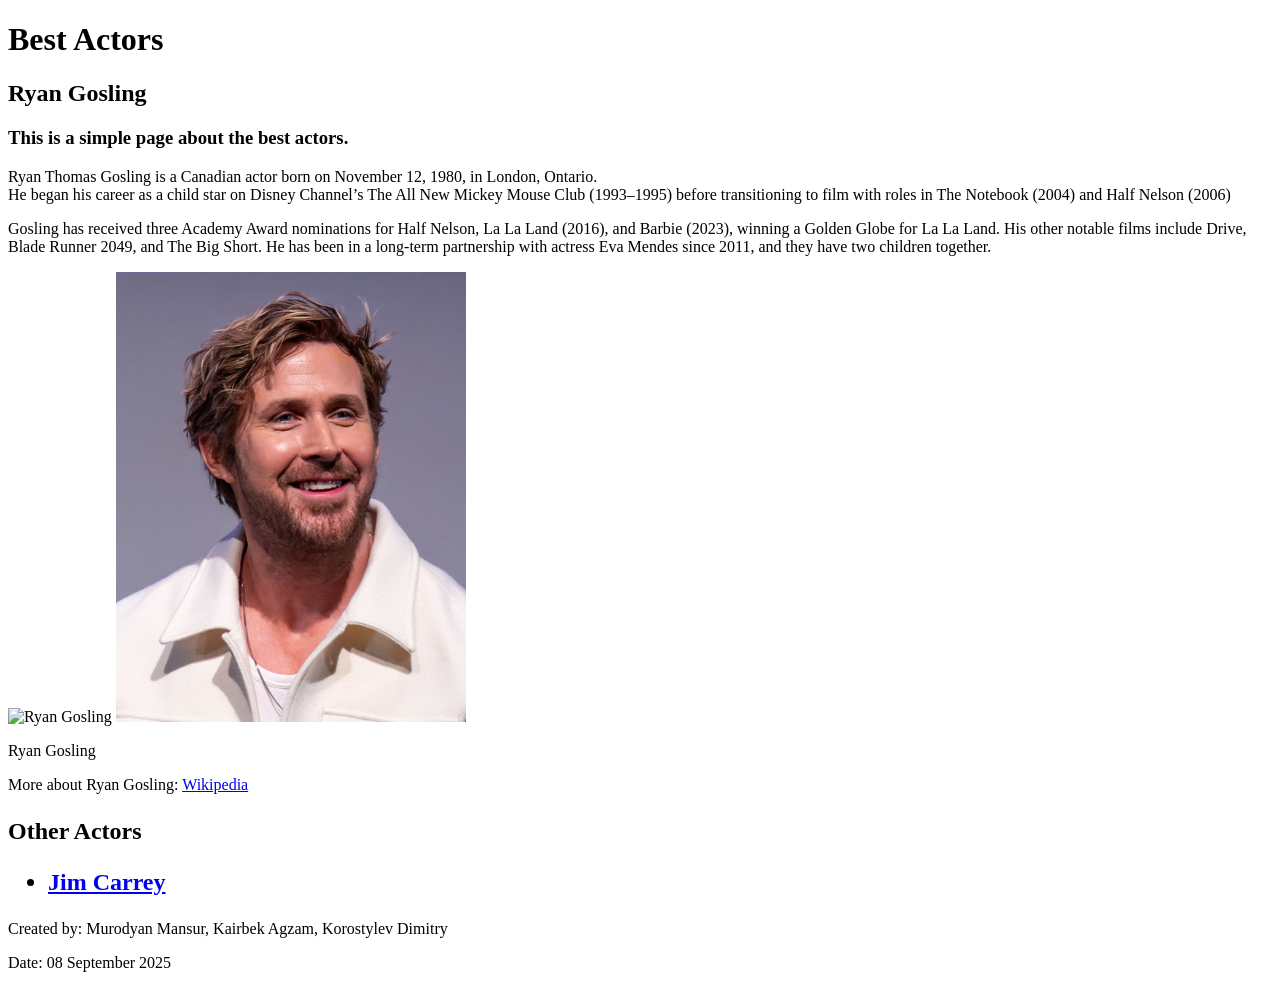
==== index.html @ f99cc054 "updated" ====
<!DOCTYPE html>
<html lang="en">
<head>
    <meta charset="UTF-8">
    <meta name="viewport" content="width=device-width, initial-scale=1.0">
    <title>Best Actors</title>
</head>
<body>  
    <h1>Best Actors</h1>

    <h2> <strong> Ryan Gosling </strong> </h2>
    <h3><p>This is a simple page about the best actors.</p></h3>
    <p> Ryan Thomas Gosling is a Canadian actor born on November 12, 1980, in London, Ontario. <br> He began his career as a child star on Disney Channel’s The All New Mickey Mouse Club (1993–1995) before transitioning to film with roles in The Notebook (2004) and Half Nelson (2006)</p>
    <p> Gosling has received three Academy Award nominations for Half Nelson, La La Land (2016), and Barbie (2023), winning a Golden Globe for La La Land.  His other notable films include Drive, Blade Runner 2049, and The Big Short.  He has been in a long-term partnership with actress Eva Mendes since 2011, and they have two children together.</p>
    <img src="photos\Gosling.png" alt="Ryan Gosling" width="300">
    <img src="photos\Gosling0.jpg" alt="Ryan Gosling" width="350" height="450">
    <p> Ryan Gosling </p>
    <p> More about Ryan Gosling: <a href="https://en.wikipedia.org/wiki/Ryan_Gosling">Wikipedia</a></p>

    <h2> <p> Other Actors </p></h2>
    <h2> <ul> <li><a href="Jim-Carrey.html">Jim Carrey</a></li> </ul></h2>
    
    <footer>
        <p>Created by: Murodyan Mansur, Kairbek Agzam, Korostylev Dimitry</p>
        <p>Date: 08 September 2025</p>
    </footer>
    
</body>
</html>
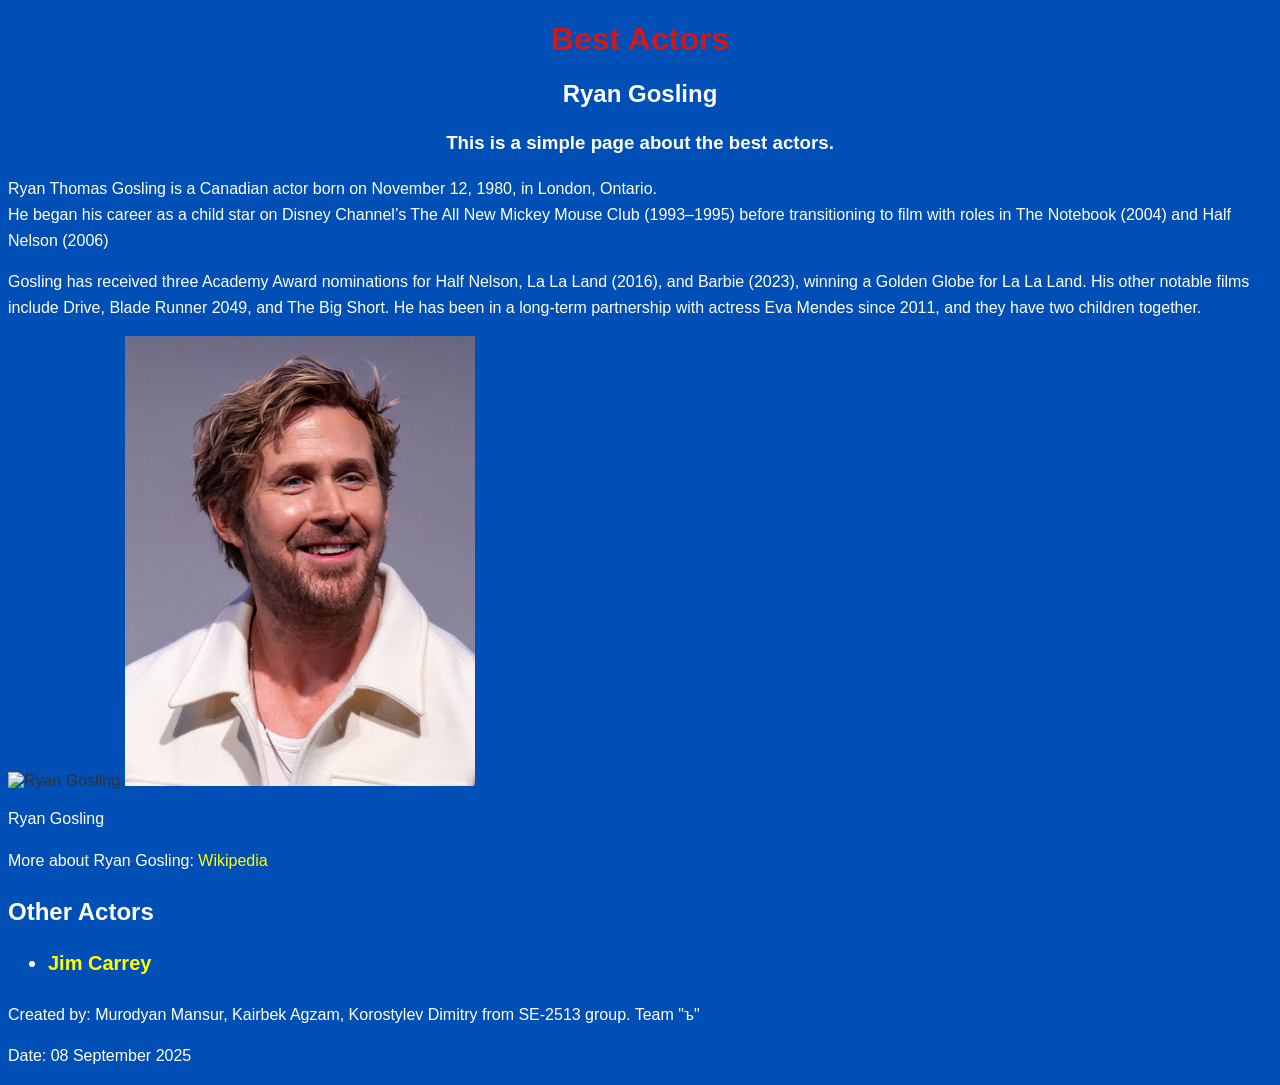
==== commit 43225717: "changed style.css цвета обновил и сделал круче" ====
--- a/index.html
+++ b/index.html
@@ -1,6 +1,7 @@
 <!DOCTYPE html>
 <html lang="en">
 <head>
+    <link rel="stylesheet" href="style.css">
     <meta charset="UTF-8">
     <meta name="viewport" content="width=device-width, initial-scale=1.0">
     <title>Best Actors</title>
@@ -12,16 +13,20 @@
     <h3><p>This is a simple page about the best actors.</p></h3>
     <p> Ryan Thomas Gosling is a Canadian actor born on November 12, 1980, in London, Ontario. <br> He began his career as a child star on Disney Channel’s The All New Mickey Mouse Club (1993–1995) before transitioning to film with roles in The Notebook (2004) and Half Nelson (2006)</p>
     <p> Gosling has received three Academy Award nominations for Half Nelson, La La Land (2016), and Barbie (2023), winning a Golden Globe for La La Land.  His other notable films include Drive, Blade Runner 2049, and The Big Short.  He has been in a long-term partnership with actress Eva Mendes since 2011, and they have two children together.</p>
+    
     <img src="photos\Gosling.png" alt="Ryan Gosling" width="300">
-    <img src="photos\Gosling0.jpg" alt="Ryan Gosling" width="350" height="450">
+    <img src="photos\Gosling0.jpg" alt="Ryan Gosling0" width="350" height="450">
+    
     <p> Ryan Gosling </p>
     <p> More about Ryan Gosling: <a href="https://en.wikipedia.org/wiki/Ryan_Gosling">Wikipedia</a></p>
 
-    <h2> <p> Other Actors </p></h2>
-    <h2> <ul> <li><a href="Jim-Carrey.html">Jim Carrey</a></li> </ul></h2>
+    <h3 class="other-actors"> Other Actors </h3>
+    <h4 class="actors-name"> <ul> <li><a href="Jim-Carrey.html">Jim Carrey</a></li> </ul></h4>
+
+    
     
     <footer>
-        <p>Created by: Murodyan Mansur, Kairbek Agzam, Korostylev Dimitry</p>
+        <p>Created by: Murodyan Mansur, Kairbek Agzam, Korostylev Dimitry from SE-2513 group. Team "ъ"</p>
         <p>Date: 08 September 2025</p>
     </footer>
     
--- a/style.css
+++ b/style.css
@@ -0,0 +1,36 @@
+
+body {
+    font-family: Arial, sans-serif;
+    background-color: #004fb6;
+    color: #333;
+}
+h1 {
+  color: #d11818;
+  text-align: center;
+}
+h2 {
+  color: #ffffff;
+  text-align: center;
+}
+h3 {
+  color: #ffffff;
+  text-align: center;
+}
+p {
+  color: #ffffff;
+  line-height: 1.6;
+}
+a {
+  color: yellow;
+  text-decoration: none;
+}
+.other-actors {
+  color: #ffffff;
+  text-align: left;
+  font-size: 24px;
+}
+.actors-name {
+  color: #ffffff;
+  text-align: left;
+  font-size: 20px;
+}
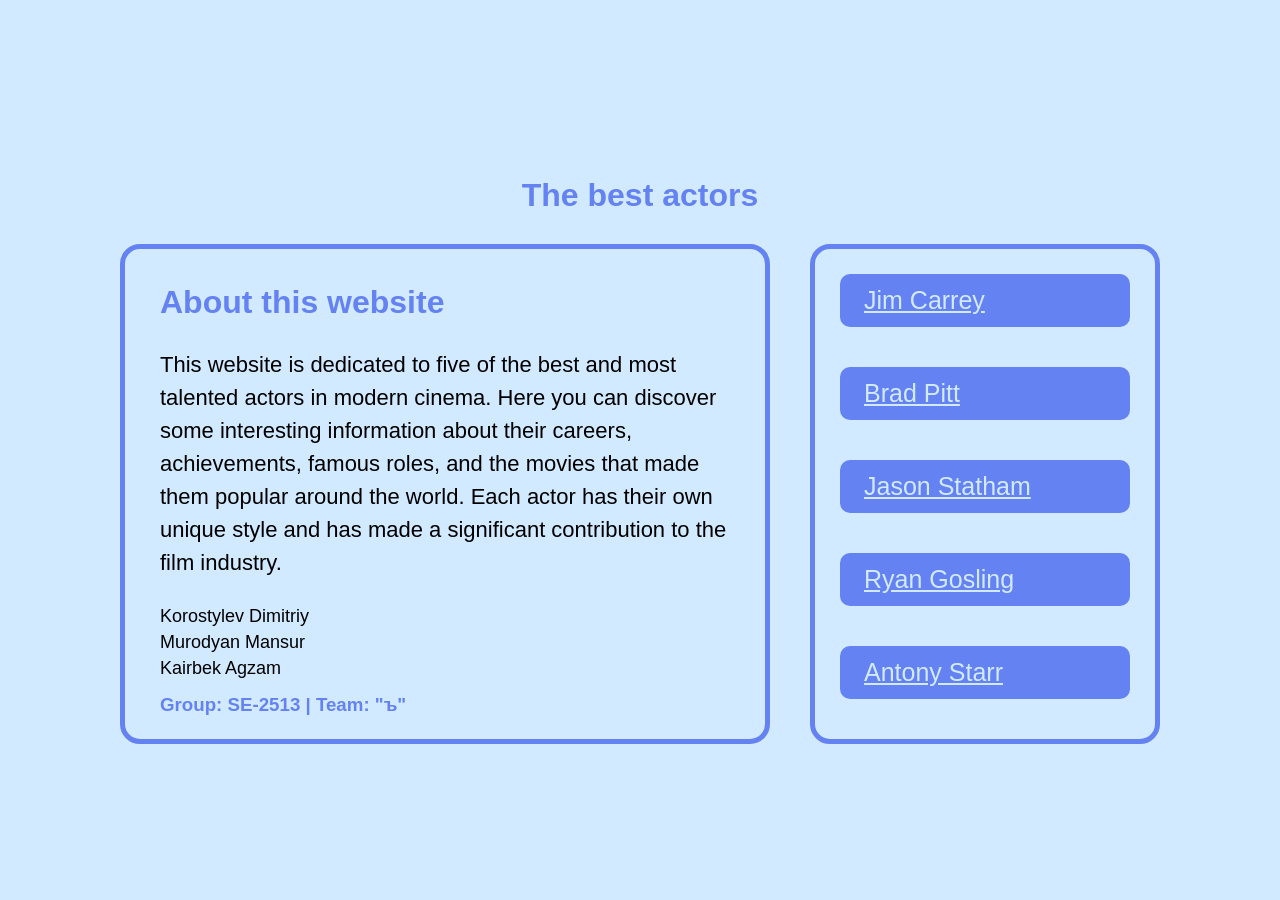
==== commit 4ac5ffa3: "last update table ul" ====
--- a/index.html
+++ b/index.html
@@ -1,34 +1,116 @@
 <!DOCTYPE html>
-<html lang="en">
+<html>
 <head>
-    <link rel="stylesheet" href="style.css">
-    <meta charset="UTF-8">
-    <meta name="viewport" content="width=device-width, initial-scale=1.0">
-    <title>Best Actors</title>
+    <title>GOAT actors</title>
+    <style>
+        body {
+            font-family: "Montserrat", sans-serif;
+            background-color: #D2EAFF;
+            display: flex;
+            align-items: center;
+            justify-content: center;
+            flex-direction: column;
+            height: 100vh;
+            margin: 0;
+        }
+        h1 {
+            color: #6482F2;
+            text-align: center;
+            margin-bottom: 30px;
+        }
+        .banners {
+            display: flex;
+            justify-content: center;
+            align-items: center;
+            gap: 40px;
+        }
+        .banner-left {
+            width: 650px;
+            height: 500px;
+
+            border: 5px solid #6482F2;
+            border-radius: 20px;
+
+            box-sizing: border-box;
+            padding: 35px;
+
+            display: flex;
+            flex-direction: column;
+            justify-content: space-between;
+        }
+        .description h2 {
+            color: #6482F2;
+            font-size: 32px;
+            margin-top: 0;
+        }
+        .description p {
+            font-size: 22px;
+            line-height: 1.5;
+        }
+        .students p {
+            margin: 5px 0;
+            font-size: 18px;
+        }
+        .students h3 {
+            color: #6482F2;
+            margin-bottom: 0;
+            margin-top: 15px;
+        }
+        .banner-right {
+            width: 350px;
+            height: 500px;
+            border: 5px solid #6482F2;
+            border-radius: 20px;
+            gap:40px;
+            padding: 25px;
+            flex-direction: column;
+            display: flex;
+            box-sizing: border-box;
+        }
+        .btn{
+            border: none;
+            border-radius: 10px;
+            padding: 12px 24px;
+            font-size: 25px;
+            cursor: pointer;
+            background: #6482F2;
+            color: #D2EAFF;
+            cursor: pointer;
+        }
+        .btn:active{
+            background: #7c94ed;
+        }
+    </style>
 </head>
-<body>  
-    <h1>Best Actors</h1>
-
-    <h2> <strong> Ryan Gosling </strong> </h2>
-    <h3><p>This is a simple page about the best actors.</p></h3>
-    <p> Ryan Thomas Gosling is a Canadian actor born on November 12, 1980, in London, Ontario. <br> He began his career as a child star on Disney Channel’s The All New Mickey Mouse Club (1993–1995) before transitioning to film with roles in The Notebook (2004) and Half Nelson (2006)</p>
-    <p> Gosling has received three Academy Award nominations for Half Nelson, La La Land (2016), and Barbie (2023), winning a Golden Globe for La La Land.  His other notable films include Drive, Blade Runner 2049, and The Big Short.  He has been in a long-term partnership with actress Eva Mendes since 2011, and they have two children together.</p>
-    
-    <img src="photos\Gosling.png" alt="Ryan Gosling" width="300">
-    <img src="photos\Gosling0.jpg" alt="Ryan Gosling0" width="350" height="450">
-    
-    <p> Ryan Gosling </p>
-    <p> More about Ryan Gosling: <a href="https://en.wikipedia.org/wiki/Ryan_Gosling">Wikipedia</a></p>
-
-    <h3 class="other-actors"> Other Actors </h3>
-    <h4 class="actors-name"> <ul> <li><a href="Jim-Carrey.html">Jim Carrey</a></li> </ul></h4>
-
-    
-    
-    <footer>
-        <p>Created by: Murodyan Mansur, Kairbek Agzam, Korostylev Dimitry from SE-2513 group. Team "ъ"</p>
-        <p>Date: 08 September 2025</p>
-    </footer>
-    
+<body>
+    <h1>The best actors</h1>
+    <div class="banners">
+        <div class="banner-left">
+            <div class="description">
+        <h2>About this website</h2>
+        <p>
+            This website is dedicated to five of the best and most talented
+            actors in modern cinema. Here you can discover some interesting
+            information about their careers, achievements, famous roles,
+            and the movies that made them popular around the world.
+            Each actor has their own unique style and has made a significant
+            contribution to the film industry.
+        </p>
+    </div>
+    <div class="students">
+        <p>Korostylev Dimitriy</p>
+        <p>Murodyan Mansur</p>
+        <p>Kairbek Agzam</p>
+        <h3>Group: SE-2513 | Team: "ъ"</h3>
+    </div>
+        </div>
+        <div class="banner-right">
+            <a href="Jim-Carrey.html" class="btn">Jim Carrey</a>
+            <a href="pitt.html" class="btn">Brad Pitt</a>
+            <a href="statham.html" class="btn">Jason Statham</a>
+            <a href="Ryan-Gosling.html" class="btn">Ryan Gosling</a>
+            <a href="antony_starr.html" class="btn">Antony Starr</a>
+        </div>
+    </div>
 </body>
-</html>+</html>
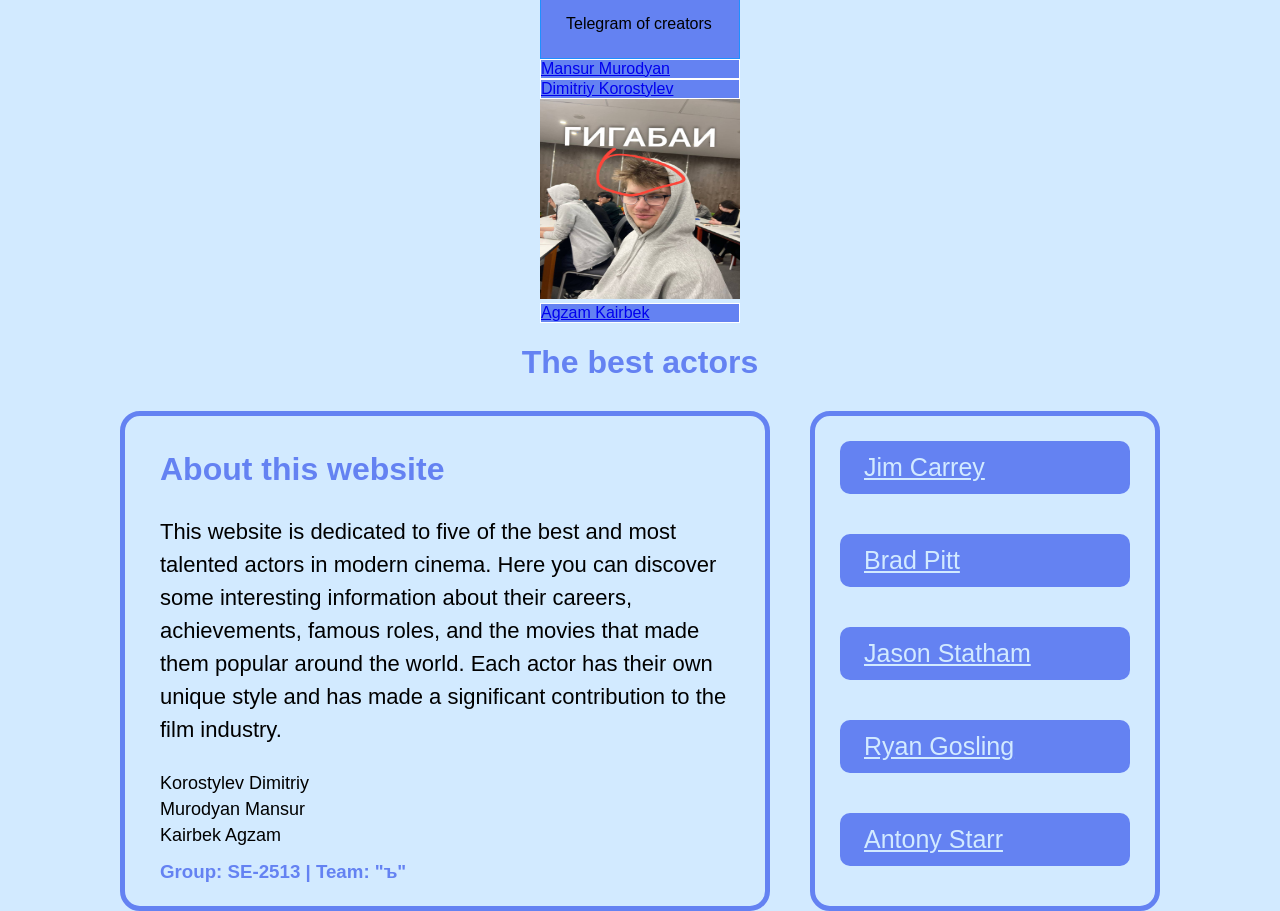
==== commit 9bf4c72e: "upd asgn2" ====
--- a/index.html
+++ b/index.html
@@ -2,6 +2,13 @@
 <html>
 <head>
     <title>GOAT actors</title>
+    <nav>
+        <div class="flex-container"> Telegram of creators </div>
+            <div class="card"> <a href="t.me/lol33229">Mansur Murodyan</a> </div>
+            <div class="card"> <a href="t.me/K0R0STYL3V">Dimitriy Korostylev</a> </div>
+            <img class="gigabai" src="photos/gigabai.jpg">
+            <div class="card"> <a href="t.me/shaazmmm">Agzam Kairbek</a> </div>
+    </nav>
     <style>
         body {
             font-family: "Montserrat", sans-serif;
@@ -12,6 +19,10 @@
             flex-direction: column;
             height: 100vh;
             margin: 0;
+        }
+        .gigabai {
+            height: 200px;
+            width: 200px;
         }
         h1 {
             color: #6482F2;
@@ -27,7 +38,7 @@
         .banner-left {
             width: 650px;
             height: 500px;
-
+            justify-content: center;
             border: 5px solid #6482F2;
             border-radius: 20px;
 
@@ -80,6 +91,23 @@
         .btn:active{
             background: #7c94ed;
         }
+        .eeee{
+            font-weight: bold;
+        }
+        .flex-container { 
+            display: flex;
+            border: 1px solid dodgerblue;
+            background-color: #6482F2;
+            padding: 25px; 
+            flex-direction: column;
+            min-height: 1vh;
+        }   
+        .card {
+            flex: 1;
+            background-color: #6482F2;
+            border: 1px solid white;
+
+}
     </style>
 </head>
 <body>
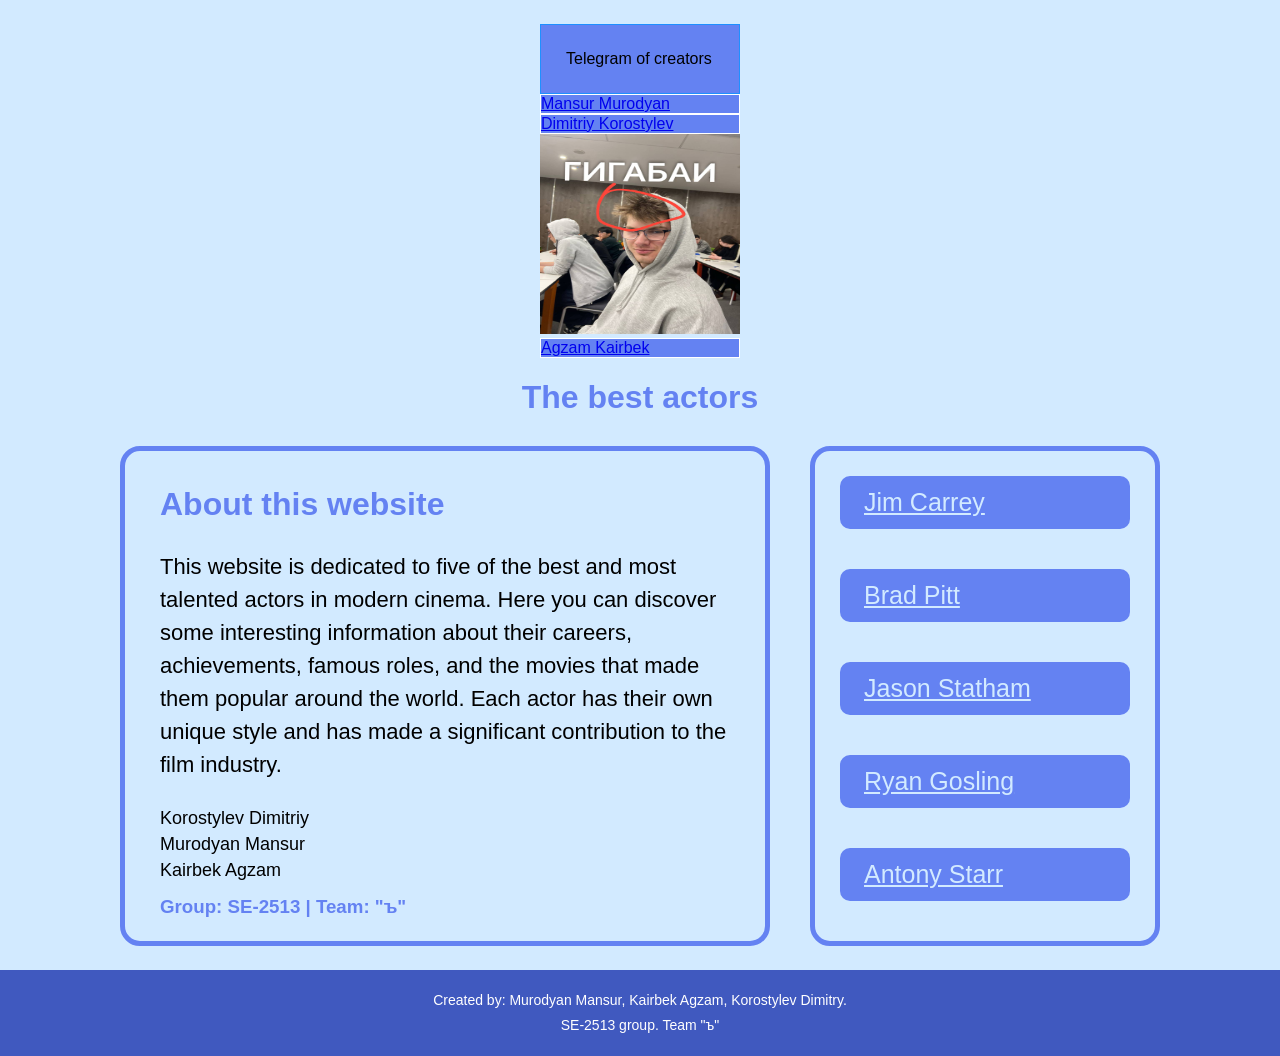
==== commit 038f3f2a: "Fix Assignment 4 integration and team footers" ====
--- a/index.html
+++ b/index.html
@@ -1,6 +1,9 @@
 <!DOCTYPE html>
-<html>
+<html lang="en">
 <head>
+    <meta charset="UTF-8">
+    <meta name="viewport" content="width=device-width, initial-scale=1.0">
+    <link rel="stylesheet" href="team-footer.css">
     <title>GOAT actors</title>
     <nav>
         <div class="flex-container"> Telegram of creators </div>
@@ -110,7 +113,7 @@
 }
     </style>
 </head>
-<body>
+<body class="has-team-credits">
     <h1>The best actors</h1>
     <div class="banners">
         <div class="banner-left">
@@ -140,5 +143,9 @@
             <a href="antony_starr.html" class="btn">Antony Starr</a>
         </div>
     </div>
+    <footer class="team-credits">
+        <p>Created by: Murodyan Mansur, Kairbek Agzam, Korostylev Dimitry.</p>
+        <p>SE-2513 group. Team "ъ"</p>
+    </footer>
 </body>
 </html>
--- a/team-footer.css
+++ b/team-footer.css
@@ -0,0 +1,33 @@
+.has-team-credits {
+    min-height: 100vh;
+    height: auto;
+    box-sizing: border-box;
+    padding-top: 24px;
+}
+
+.team-credits {
+    box-sizing: border-box;
+    width: 100%;
+    flex-shrink: 0;
+    margin-top: 24px;
+    padding: 16px 20px;
+    background: #4059bf;
+    color: #ffffff;
+    font: 14px/1.5 Arial, sans-serif;
+    text-align: center;
+}
+
+.team-credits p { margin: 4px 0; }
+.has-team-credits .banner { flex-shrink: 0; max-width: calc(100% - 32px); }
+.has-team-credits .banner-main { max-width: calc(100% - 32px); }
+.has-team-credits .input-field { max-width: 100%; }
+.has-team-credits .banners { max-width: calc(100% - 32px); }
+
+@media (max-width: 1100px) {
+    .has-team-credits .banners { flex-direction: column; gap: 24px; }
+    .has-team-credits .banner-left,
+    .has-team-credits .banner-right { width: 650px; max-width: 100%; height: auto; }
+    .has-team-credits .banner-left { padding: 24px; }
+    .has-team-credits .description h2 { font-size: 26px; }
+    .has-team-credits .description p { font-size: 18px; }
+}
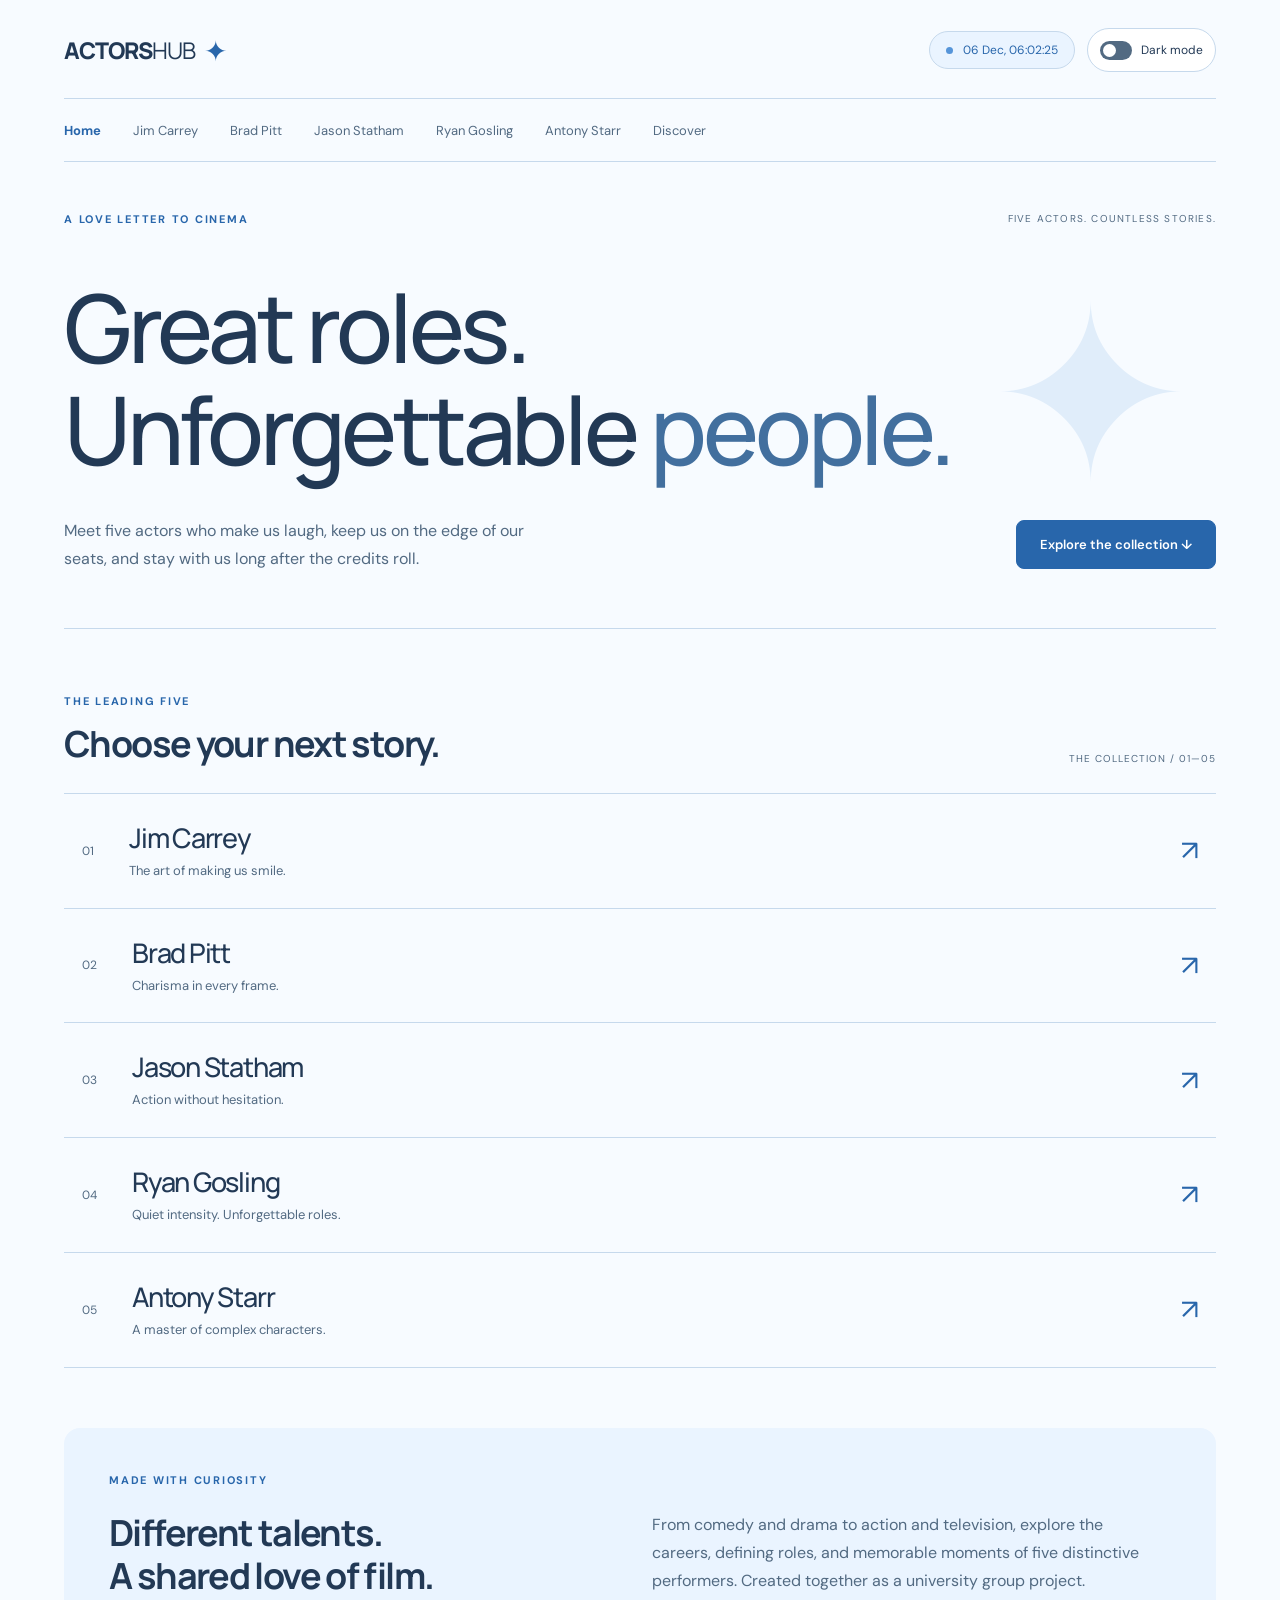
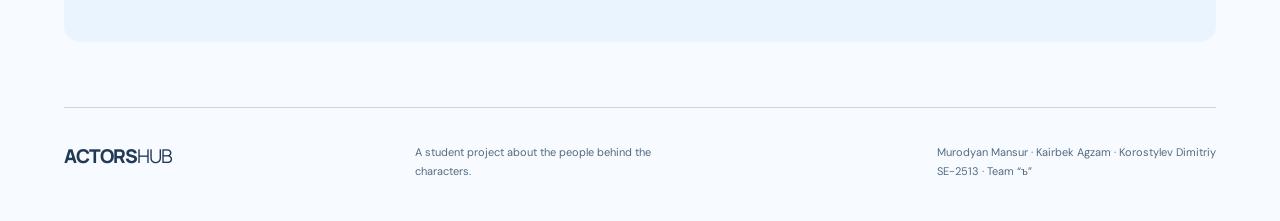
==== commit 712a1862: "Import redesigned ActorsHub and add API discovery with persistent themes" ====
--- a/index.html
+++ b/index.html
@@ -1,151 +1,2 @@
 <!DOCTYPE html>
-<html lang="en">
-<head>
-    <meta charset="UTF-8">
-    <meta name="viewport" content="width=device-width, initial-scale=1.0">
-    <link rel="stylesheet" href="team-footer.css">
-    <title>GOAT actors</title>
-    <nav>
-        <div class="flex-container"> Telegram of creators </div>
-            <div class="card"> <a href="t.me/lol33229">Mansur Murodyan</a> </div>
-            <div class="card"> <a href="t.me/K0R0STYL3V">Dimitriy Korostylev</a> </div>
-            <img class="gigabai" src="photos/gigabai.jpg">
-            <div class="card"> <a href="t.me/shaazmmm">Agzam Kairbek</a> </div>
-    </nav>
-    <style>
-        body {
-            font-family: "Montserrat", sans-serif;
-            background-color: #D2EAFF;
-            display: flex;
-            align-items: center;
-            justify-content: center;
-            flex-direction: column;
-            height: 100vh;
-            margin: 0;
-        }
-        .gigabai {
-            height: 200px;
-            width: 200px;
-        }
-        h1 {
-            color: #6482F2;
-            text-align: center;
-            margin-bottom: 30px;
-        }
-        .banners {
-            display: flex;
-            justify-content: center;
-            align-items: center;
-            gap: 40px;
-        }
-        .banner-left {
-            width: 650px;
-            height: 500px;
-            justify-content: center;
-            border: 5px solid #6482F2;
-            border-radius: 20px;
-
-            box-sizing: border-box;
-            padding: 35px;
-
-            display: flex;
-            flex-direction: column;
-            justify-content: space-between;
-        }
-        .description h2 {
-            color: #6482F2;
-            font-size: 32px;
-            margin-top: 0;
-        }
-        .description p {
-            font-size: 22px;
-            line-height: 1.5;
-        }
-        .students p {
-            margin: 5px 0;
-            font-size: 18px;
-        }
-        .students h3 {
-            color: #6482F2;
-            margin-bottom: 0;
-            margin-top: 15px;
-        }
-        .banner-right {
-            width: 350px;
-            height: 500px;
-            border: 5px solid #6482F2;
-            border-radius: 20px;
-            gap:40px;
-            padding: 25px;
-            flex-direction: column;
-            display: flex;
-            box-sizing: border-box;
-        }
-        .btn{
-            border: none;
-            border-radius: 10px;
-            padding: 12px 24px;
-            font-size: 25px;
-            cursor: pointer;
-            background: #6482F2;
-            color: #D2EAFF;
-            cursor: pointer;
-        }
-        .btn:active{
-            background: #7c94ed;
-        }
-        .eeee{
-            font-weight: bold;
-        }
-        .flex-container { 
-            display: flex;
-            border: 1px solid dodgerblue;
-            background-color: #6482F2;
-            padding: 25px; 
-            flex-direction: column;
-            min-height: 1vh;
-        }   
-        .card {
-            flex: 1;
-            background-color: #6482F2;
-            border: 1px solid white;
-
-}
-    </style>
-</head>
-<body class="has-team-credits">
-    <h1>The best actors</h1>
-    <div class="banners">
-        <div class="banner-left">
-            <div class="description">
-        <h2>About this website</h2>
-        <p>
-            This website is dedicated to five of the best and most talented
-            actors in modern cinema. Here you can discover some interesting
-            information about their careers, achievements, famous roles,
-            and the movies that made them popular around the world.
-            Each actor has their own unique style and has made a significant
-            contribution to the film industry.
-        </p>
-    </div>
-    <div class="students">
-        <p>Korostylev Dimitriy</p>
-        <p>Murodyan Mansur</p>
-        <p>Kairbek Agzam</p>
-        <h3>Group: SE-2513 | Team: "ъ"</h3>
-    </div>
-        </div>
-        <div class="banner-right">
-            <a href="Jim-Carrey.html" class="btn">Jim Carrey</a>
-            <a href="pitt.html" class="btn">Brad Pitt</a>
-            <a href="statham.html" class="btn">Jason Statham</a>
-            <a href="Ryan-Gosling.html" class="btn">Ryan Gosling</a>
-            <a href="antony_starr.html" class="btn">Antony Starr</a>
-        </div>
-    </div>
-    <footer class="team-credits">
-        <p>Created by: Murodyan Mansur, Kairbek Agzam, Korostylev Dimitry.</p>
-        <p>SE-2513 group. Team "ъ"</p>
-    </footer>
-</body>
-</html>
+<html lang="en"><head><meta charset="UTF-8"><meta name="viewport" content="width=device-width, initial-scale=1"><script src="js/theme.js"></script><meta name="description" content="Explore five remarkable actors, their stories and memorable performances."><title>The people behind the characters · ActorsHub</title><link rel="stylesheet" href="site.css"><script src="site.js" defer></script><link rel="stylesheet" href="css/theme.css"></head><body><a class="skip-link" href="#main">Skip to content</a><header class="site-header"><a class="brand" href="index.html">ACTORS<span>HUB</span><i>✦</i></a><div class="header-tools"><button class="clock" type="button" aria-label="Current date and time. Click to play a chime"><span class="clock-dot"></span><time></time></button><button type="button" class="theme-toggle" role="switch" aria-checked="false" aria-label="Dark mode"><span class="theme-track" aria-hidden="true"></span><span>Dark mode</span></button></div><nav aria-label="Main navigation"><a href="index.html" aria-current="page">Home</a><a href="Jim-Carrey.html">Jim Carrey</a><a href="pitt.html">Brad Pitt</a><a href="statham.html">Jason Statham</a><a href="Ryan-Gosling.html">Ryan Gosling</a><a href="antony_starr.html">Antony Starr</a><a href="discover.html">Discover</a></nav></header><main id="main" class="home"><section class="home-hero"><div class="hero-topline"><span class="eyebrow">A LOVE LETTER TO CINEMA</span><span>FIVE ACTORS. COUNTLESS STORIES.</span></div><h1>Great roles.<br>Unforgettable <em>people.</em></h1><div class="hero-bottom"><p>Meet five actors who make us laugh, keep us on the edge of our seats, and stay with us long after the credits roll.</p><a class="button" href="#collection">Explore the collection ↓</a></div><div class="hero-decoration" aria-hidden="true">✦</div></section><section id="collection"><div class="section-heading"><div><span class="eyebrow">THE LEADING FIVE</span><h2>Choose your next story.</h2></div><span class="section-count">THE COLLECTION / 01—05</span></div><div class="actor-list"><a class="actor-row" href="Jim-Carrey.html"><span class="row-number">01</span><div><h3>Jim Carrey</h3><p>The art of making us smile.</p></div><span class="row-arrow">↗</span></a><a class="actor-row" href="pitt.html"><span class="row-number">02</span><div><h3>Brad Pitt</h3><p>Charisma in every frame.</p></div><span class="row-arrow">↗</span></a><a class="actor-row" href="statham.html"><span class="row-number">03</span><div><h3>Jason Statham</h3><p>Action without hesitation.</p></div><span class="row-arrow">↗</span></a><a class="actor-row" href="Ryan-Gosling.html"><span class="row-number">04</span><div><h3>Ryan Gosling</h3><p>Quiet intensity. Unforgettable roles.</p></div><span class="row-arrow">↗</span></a><a class="actor-row" href="antony_starr.html"><span class="row-number">05</span><div><h3>Antony Starr</h3><p>A master of complex characters.</p></div><span class="row-arrow">↗</span></a></div></section><section class="about"><span class="eyebrow">MADE WITH CURIOSITY</span><h2>Different talents.<br>A shared love of film.</h2><p>From comedy and drama to action and television, explore the careers, defining roles, and memorable moments of five distinctive performers. Created together as a university group project.</p></section></main><footer><a class="brand" href="index.html">ACTORS<span>HUB</span></a><p>A student project about the people behind the characters.</p><p>Murodyan Mansur · Kairbek Agzam · Korostylev Dimitriy<br>SE-2513 · Team “ъ”</p></footer></body></html>
--- a/site.css
+++ b/site.css
@@ -0,0 +1,6 @@
+@import url('https://fonts.googleapis.com/css2?family=DM+Sans:wght@400;500;600;700&family=Manrope:wght@400;500;600;700;800&display=swap');
+:root{--paper:#f6f5f1;--ink:#202c28;--muted:#69716b;--line:#d9ded6;--green:#254c3c;--lime:#d9ef99;--white:#fff; font-family:'DM Sans',sans-serif;color:var(--ink);background:var(--paper);font-synthesis:none}*{box-sizing:border-box}html{scroll-behavior:smooth;scroll-padding-top:30px}body{margin:0}button,input,select,textarea{font:inherit}a{color:inherit;text-decoration:none}button,a,input,textarea,select{-webkit-tap-highlight-color:transparent}a,button{touch-action:manipulation}button{cursor:pointer}a:focus-visible,button:focus-visible,input:focus-visible,textarea:focus-visible,select:focus-visible{outline:3px solid #78994a;outline-offset:5px}.skip-link{position:absolute;top:-80px;padding:15px;background:var(--lime);z-index:5}.skip-link:focus{top:10px}.site-header{max-width:1440px;margin:auto;padding:28px 5% 0;display:grid;grid-template-columns:1fr auto;gap:26px}.brand{font-family:Manrope,sans-serif;font-size:23px;font-weight:800;letter-spacing:-1px;display:flex;align-items:center}.brand span{font-weight:400}.brand i{font-size:28px;font-style:normal;color:var(--green);margin-left:9px}.site-header nav{grid-column:1/-1;display:flex;gap:32px;border-top:1px solid var(--line);border-bottom:1px solid var(--line);padding:17px 0;font-size:13px;flex-wrap:wrap}.site-header nav a{color:var(--muted)}.site-header nav a:hover,.site-header nav a[aria-current]{color:var(--green)}.site-header nav a[aria-current]{font-weight:700}.clock{background:var(--surface-soft);border:1px solid var(--line);border-radius:30px;display:flex;align-items:center;gap:10px;padding:10px 16px;font-size:12px;color:var(--green);font-variant-numeric:tabular-nums}.clock-dot{height:7px;width:7px;border-radius:50%;background:#668747}.clock:active{background:var(--lime)}main{max-width:1440px;padding:0 5%;margin:auto}h1,h2,h3{font-family:Manrope,sans-serif;margin:0;letter-spacing:-.045em}h2{font-size:36px;line-height:1.2}p{line-height:1.75;color:var(--muted)}.eyebrow{font-size:11px;letter-spacing:.16em;font-weight:700;color:var(--green)}.home-hero{position:relative;isolation:isolate;overflow:hidden;padding:50px 0 55px;border-bottom:1px solid var(--line)}.hero-topline{display:flex;justify-content:space-between;font-size:10px;letter-spacing:.12em;color:var(--muted)}.home-hero h1{font-size:clamp(48px,7.4vw,106px);line-height:1.08;font-weight:500;margin:50px 0 36px;max-width:1000px}.home-hero em{font-style:normal;color:var(--accent-muted)}.hero-bottom{display:flex;gap:40px;align-items:center;justify-content:space-between}.hero-bottom p{max-width:470px;margin:0;font-size:16px}.hero-decoration{position:absolute;right:25px;top:115px;font-size:240px;color:var(--decoration);z-index:-1;line-height:1}.button{border:1px solid var(--green);background:var(--green);color:var(--button-ink);display:inline-flex;align-items:center;justify-content:center;gap:30px;padding:15px 23px;border-radius:8px;font-size:13px;font-weight:600;transition:background .2s,transform .2s}.button:hover{background:var(--accent-hover);transform:translateY(-2px)}.button.secondary{background:transparent;color:var(--green)}.button.secondary:hover{background:var(--surface-soft)}.section-heading{display:flex;align-items:end;justify-content:space-between;gap:20px;margin-bottom:28px}.section-heading h2{margin-top:12px}.section-count{font-size:10px;letter-spacing:.1em;color:var(--muted)}section{scroll-margin-top:24px}.home #collection{padding:60px 0}.actor-row{display:flex;align-items:center;gap:35px;border-top:1px solid var(--line);padding:25px 18px;transition:background .2s,padding .2s}.actor-row:last-child{border-bottom:1px solid var(--line)}.actor-row:hover{background:var(--surface-hover);padding-left:28px}.row-number{font-size:12px;color:var(--muted)}.actor-row h3{font-size:27px;font-weight:500}.actor-row p{font-size:13px;margin:4px 0 0}.row-arrow{margin-left:auto;font-size:28px;color:var(--green)}.about{border-radius:16px;background:var(--surface-soft);padding:45px;display:grid;grid-template-columns:1fr 1fr;gap:24px;margin-bottom:65px}.about .eyebrow{grid-column:1/-1}.about p{margin:0;max-width:500px}footer{border-top:1px solid var(--line);max-width:1296px;margin:auto;padding:35px 0 40px;display:flex;align-items:start;justify-content:space-between;gap:30px}footer .brand{font-size:19px}footer p{font-size:11px;max-width:280px;margin:0}.page-intro{display:flex;justify-content:space-between;margin:30px 0;font-size:11px;color:var(--muted)}.actor-hero{display:grid;grid-template-columns:.8fr 1.2fr;gap:55px;align-items:center}.portrait{height:540px;background:var(--surface-soft);border-radius:14px;overflow:hidden}.portrait img{width:100%;height:100%;object-fit:cover;object-position:center 25%}.bio h1{font-size:clamp(40px,5vw,68px);line-height:1.1;margin:14px 0}.bio .lead{font-size:20px;color:var(--green);margin:15px 0}.biography-text p{font-size:14px;line-height:1.85}.bio .button{margin-top:12px}#copy-status{font-size:12px;min-height:20px;margin:10px 0}.section-nav{display:flex;gap:30px;flex-wrap:wrap;padding:23px 0;margin:40px 0 55px;border-block:1px solid var(--line);font-size:12px}.section-nav a:hover{color:var(--accent-muted)}.actor-page>section:not(.actor-hero){margin-bottom:65px}.film-grid{display:grid;grid-template-columns:repeat(3,1fr);gap:22px}.film-card{background:var(--white);border:1px solid var(--line);border-radius:12px;overflow:hidden;display:flex;flex-direction:column}.film-card>img{width:100%;height:230px;object-fit:cover}.film-card>div{padding:24px;display:flex;flex:1;flex-direction:column}.film-card h3{font-size:20px;letter-spacing:-.03em}.film-card p{font-size:13px}.film-card a{font-size:12px;color:var(--green);margin-top:auto;padding-top:15px;font-weight:700}.gallery-grid{display:grid;grid-template-columns:repeat(3,1fr);gap:20px}.gallery-grid figure{margin:0}.gallery-grid img{width:100%;height:240px;object-fit:cover;border-radius:10px;background:var(--surface-soft)}.gallery-grid figcaption{font-size:11px;color:var(--muted);padding-top:9px}.feedback-panel{background:var(--surface-soft);padding:40px;border-radius:16px;display:grid;grid-template-columns:1fr 1fr;gap:55px}.feedback-panel h2{margin:17px 0;font-size:32px}.feedback-panel p{font-size:14px}.feedback-panel .form-note,.form-note{font-size:11px;color:var(--muted)}.external-links{display:flex;flex-wrap:wrap;gap:10px;margin-top:25px}.external-links .button{font-size:11px;padding:11px 16px}label{display:flex;flex-direction:column;gap:9px;font-size:12px;font-weight:600;margin-bottom:18px}.form-row{display:grid;grid-template-columns:1fr 1fr;gap:15px}input,select,textarea{width:100%;min-width:0;border:1px solid var(--line);border-radius:7px;background:var(--paper);padding:12px;color:var(--ink);font-size:13px}textarea{resize:vertical}dialog{max-width:460px;width:calc(100% - 32px);border:0;border-radius:18px;background:var(--paper);padding:40px;text-align:center;color:var(--ink)}dialog::backdrop{background:#152a23a6;backdrop-filter:blur(5px)}dialog h2{font-size:29px;margin-top:20px}dialog p{font-size:14px}.success-icon{display:inline-grid;place-items:center;width:55px;height:55px;background:var(--lime);border-radius:50%;color:var(--green);font-size:26px}body:has(dialog[open]){overflow:hidden}@media(min-width:1440px){footer{max-width:1296px}}@media(max-width:1400px){footer{margin-inline:5%}}@media(max-width:900px){.actor-hero{gap:28px;grid-template-columns:1fr 1.1fr}.portrait{height:480px}.film-grid{gap:14px}.film-card>div{padding:18px}.film-card>img{height:180px}.feedback-panel{gap:25px;padding:28px}.gallery-grid img{height:180px}.hero-decoration{right:0;font-size:180px}.site-header nav{gap:22px}}@media(max-width:640px){.site-header{padding-top:20px;gap:20px}.brand{font-size:19px}.brand i{display:none}.clock{font-size:10px;padding:9px 10px}.site-header nav{gap:12px 20px;font-size:12px}.hero-topline>span:last-child{display:none}.home-hero{padding:30px 0}.home-hero h1{margin:35px 0 25px}.hero-decoration{top:90px;font-size:120px;right:-10px;opacity:.7}.hero-bottom{display:block}.hero-bottom p{font-size:14px;margin-bottom:25px}.section-heading{align-items:start}.section-count{display:none}h2{font-size:29px}.home #collection{padding:40px 0}.actor-row{gap:20px;padding:22px 5px}.actor-row h3{font-size:23px}.actor-row p{font-size:12px}.about{grid-template-columns:1fr;padding:26px;margin-bottom:40px;gap:20px}footer{flex-direction:column;gap:16px}.actor-hero{grid-template-columns:1fr;gap:25px}.portrait{height:420px}.bio h1{font-size:45px}.page-intro{font-size:10px}.film-grid{grid-template-columns:1fr}.film-card>img{height:250px}.gallery-grid{grid-template-columns:repeat(2,1fr);gap:14px}.gallery-grid img{height:160px}.feedback-panel{grid-template-columns:1fr;padding:23px}.feedback-panel h2{font-size:29px}.form-row{grid-template-columns:1fr;gap:0}.section-nav{gap:20px;font-size:11px;margin:25px 0 40px}.actor-page>section:not(.actor-hero){margin-bottom:40px}}@media(prefers-reduced-motion:reduce){html{scroll-behavior:auto}*{transition:none!important}}
+/* Shared white and blue theme. */
+:root{--paper:#f7fbff;--ink:#223955;--muted:#647990;--line:#d5e5f4;--green:#3776bd;--lime:#dceeff;--white:#fff;background:var(--paper);color:var(--ink)}
+.clock,.about,.feedback-panel{background:var(--surface-soft)}.clock-dot{background:#5695d9}.home-hero em{color:var(--accent-muted)}.hero-decoration{color:var(--decoration)}.button:hover{background:var(--accent-hover)}.button.secondary:hover,.actor-row:hover{background:var(--surface-hover)}.row-number{color:var(--muted)}.portrait,.gallery-grid img{background:var(--surface-hover)}.section-nav a:hover{color:#3776bd}a:focus-visible,button:focus-visible,input:focus-visible,textarea:focus-visible,select:focus-visible{outline-color:#589bde}input,select,textarea{background:var(--white);border-color:var(--line)}.actor-search-panel{padding:30px;border:1px solid var(--line);border-radius:14px;background:var(--white);margin-top:38px}.search-controls{display:flex;gap:12px}.search-controls input{flex:1}.search-controls .button{white-space:nowrap}.actor-search-panel label{margin-bottom:10px}.actor-search-panel .section-heading{margin-bottom:22px}#search-status{font-size:12px;margin-bottom:0}.actor-search-results{list-style:none;padding:0;margin:18px 0 0;border-top:1px solid var(--line)}.actor-search-results li a{display:flex;justify-content:space-between;gap:15px;padding:13px 5px;font-size:14px;border-bottom:1px solid var(--line)}.actor-search-results li a:hover{background:var(--surface-hover)}.actor-search-results small{color:var(--muted);font-size:11px}.stats-grid{display:grid;grid-template-columns:repeat(3,1fr);gap:20px}.stat-card{display:flex;flex-direction:column;gap:12px;border:1px solid var(--line);border-radius:12px;padding:28px;background:var(--white)}.counter{font-family:Manrope,sans-serif;font-size:54px;color:var(--green);font-weight:700;font-variant-numeric:tabular-nums;line-height:1.15}.stat-card>span:last-child{font-size:13px;color:var(--muted)}.film-table-wrap{overflow-x:auto;border:1px solid var(--line);border-radius:12px;background:var(--white)}.film-table{border-collapse:collapse;width:100%;font-size:14px;text-align:left}.film-table th{background:var(--surface-soft);color:var(--green);font-size:12px;font-weight:700}.film-table th,.film-table td{padding:19px 22px;border-bottom:1px solid var(--line)}.film-table tr:last-child td{border-bottom:0}.film-table td:first-child{font-weight:600}.film-table td:nth-child(3){white-space:nowrap}#catalog-empty{padding:0 22px;font-size:13px}.visually-hidden{position:absolute;width:1px;height:1px;padding:0;margin:-1px;overflow:hidden;clip:rect(0,0,0,0);white-space:nowrap;border:0}[hidden]{display:none!important}@media(max-width:640px){.actor-search-panel{padding:23px;margin-top:26px}.search-controls{flex-wrap:wrap}.search-controls input{flex-basis:100%}.stats-grid{gap:10px}.stat-card{padding:20px 12px}.counter{font-size:40px}.stat-card>span:last-child{font-size:11px}.film-table th,.film-table td{padding:15px;font-size:12px}.actor-search-results li a{flex-wrap:wrap}}
+.stats-snapshot a,.stats-source-links a{color:var(--green);text-decoration:underline;text-underline-offset:3px}.stats-method{margin-top:14px;border-top:1px solid var(--line);padding-top:16px;font-size:12px;color:var(--muted);max-width:950px}.stats-method summary{cursor:pointer;color:var(--green);font-weight:600;min-height:30px}.stats-method p{font-size:12px;line-height:1.8}.stats-source-links{display:flex;flex-wrap:wrap;gap:12px 24px}
--- a/css/theme.css
+++ b/css/theme.css
@@ -0,0 +1,71 @@
+:root {
+    --paper: #f7fbff;
+    --ink: #223955;
+    --muted: #526a82;
+    --line: #c6d9ec;
+    --green: #2866ab;
+    --lime: #dceeff;
+    --white: #fff;
+    --surface-soft: #eaf4ff;
+    --surface-hover: #e2effd;
+    --decoration: #e0edfa;
+    --accent-muted: #426f9e;
+    --accent-hover: #20558e;
+    --button-ink: #fff;
+    color-scheme: light;
+}
+:root[data-theme="dark"] {
+    --paper: #111b29;
+    --ink: #e7effa;
+    --muted: #afc1d7;
+    --line: #3b506a;
+    --green: #9ecbff;
+    --lime: #263f5e;
+    --white: #19283b;
+    --surface-soft: #1d3047;
+    --surface-hover: #29415e;
+    --decoration: #23364e;
+    --accent-muted: #adcff5;
+    --accent-hover: #b7d9ff;
+    --button-ink: #112238;
+    color-scheme: dark;
+}
+body { background: var(--paper); color: var(--ink); }
+.header-tools { display: flex; align-items: center; justify-content: flex-end; gap: 12px; flex-wrap: wrap; }
+.theme-toggle { display: inline-flex; align-items: center; justify-content: center; gap: 9px; min-height: 44px; padding: 8px 12px; border: 1px solid var(--line); border-radius: 30px; background: var(--white); color: var(--ink); font-size: 12px; }
+.theme-toggle:hover { background: var(--surface-hover); }
+.theme-track { display: inline-flex; align-items: center; width: 32px; height: 19px; padding: 3px; border-radius: 20px; background: var(--muted); }
+.theme-track::before { content: ''; width: 13px; height: 13px; border-radius: 50%; background: var(--white); transition: transform 180ms ease; }
+.theme-toggle[aria-checked="true"] .theme-track { background: var(--green); }
+.theme-toggle[aria-checked="true"] .theme-track::before { transform: translateX(13px); }
+.site-header nav a { min-height: 28px; display: inline-flex; align-items: center; }
+.button:disabled { cursor: wait; opacity: .65; transform: none; }
+.button.secondary:hover { color: var(--ink); }
+input, select, textarea { background: var(--white); color: var(--ink); border-color: var(--line); }
+input::placeholder, textarea::placeholder { color: var(--muted); opacity: 1; }
+.site-header nav a:focus-visible, .theme-toggle:focus-visible, .button:focus-visible { outline-color: var(--green); }
+.field-error { display: block; color: #a92b3a; font-size: 12px; line-height: 1.5; font-weight: 400; min-height: 0; }
+.field-error:empty { display: none; }
+[aria-invalid="true"] { border-color: #a92b3a; }
+[data-theme="dark"] .field-error { color: #ffb7c0; }
+[data-theme="dark"] [aria-invalid="true"] { border-color: #ffb7c0; }
+.form-status { font-size: 13px; }
+.form-status[data-error="true"] { color: #a92b3a; }
+[data-theme="dark"] .form-status[data-error="true"] { color: #ffb7c0; }
+@media (max-width: 640px) {
+    .site-header { grid-template-columns: 1fr; gap: 16px; }
+    .header-tools { justify-content: space-between; gap: 8px; }
+    .clock { min-height: 44px; font-size: 11px; }
+    .site-header nav { gap: 8px 19px; }
+    .site-header nav a { min-height: 34px; }
+}
+@media (prefers-reduced-motion: reduce) { .theme-track::before { transition: none; } }
+/* Keep the legacy account screens readable until their separate auth implementation is completed. */
+body.has-team-credits { background: var(--paper); color: var(--ink); min-height: 100vh; height: auto; padding: 24px 16px; }
+.has-team-credits .banner { background: var(--white); border-color: var(--line); max-width: 100%; }
+.has-team-credits .banner-main { max-width: 100%; padding: 18px; }
+.has-team-credits h1 { color: var(--green); text-align: center; font-size: 30px; }
+.has-team-credits .input-field { background: var(--white); color: var(--ink); border-color: var(--line); max-width: 100%; }
+.has-team-credits .btn { background: var(--green); color: var(--button-ink); }
+.has-team-credits .team-credits { color: var(--muted); }
+.has-team-credits, .has-team-credits * { box-sizing: border-box; }
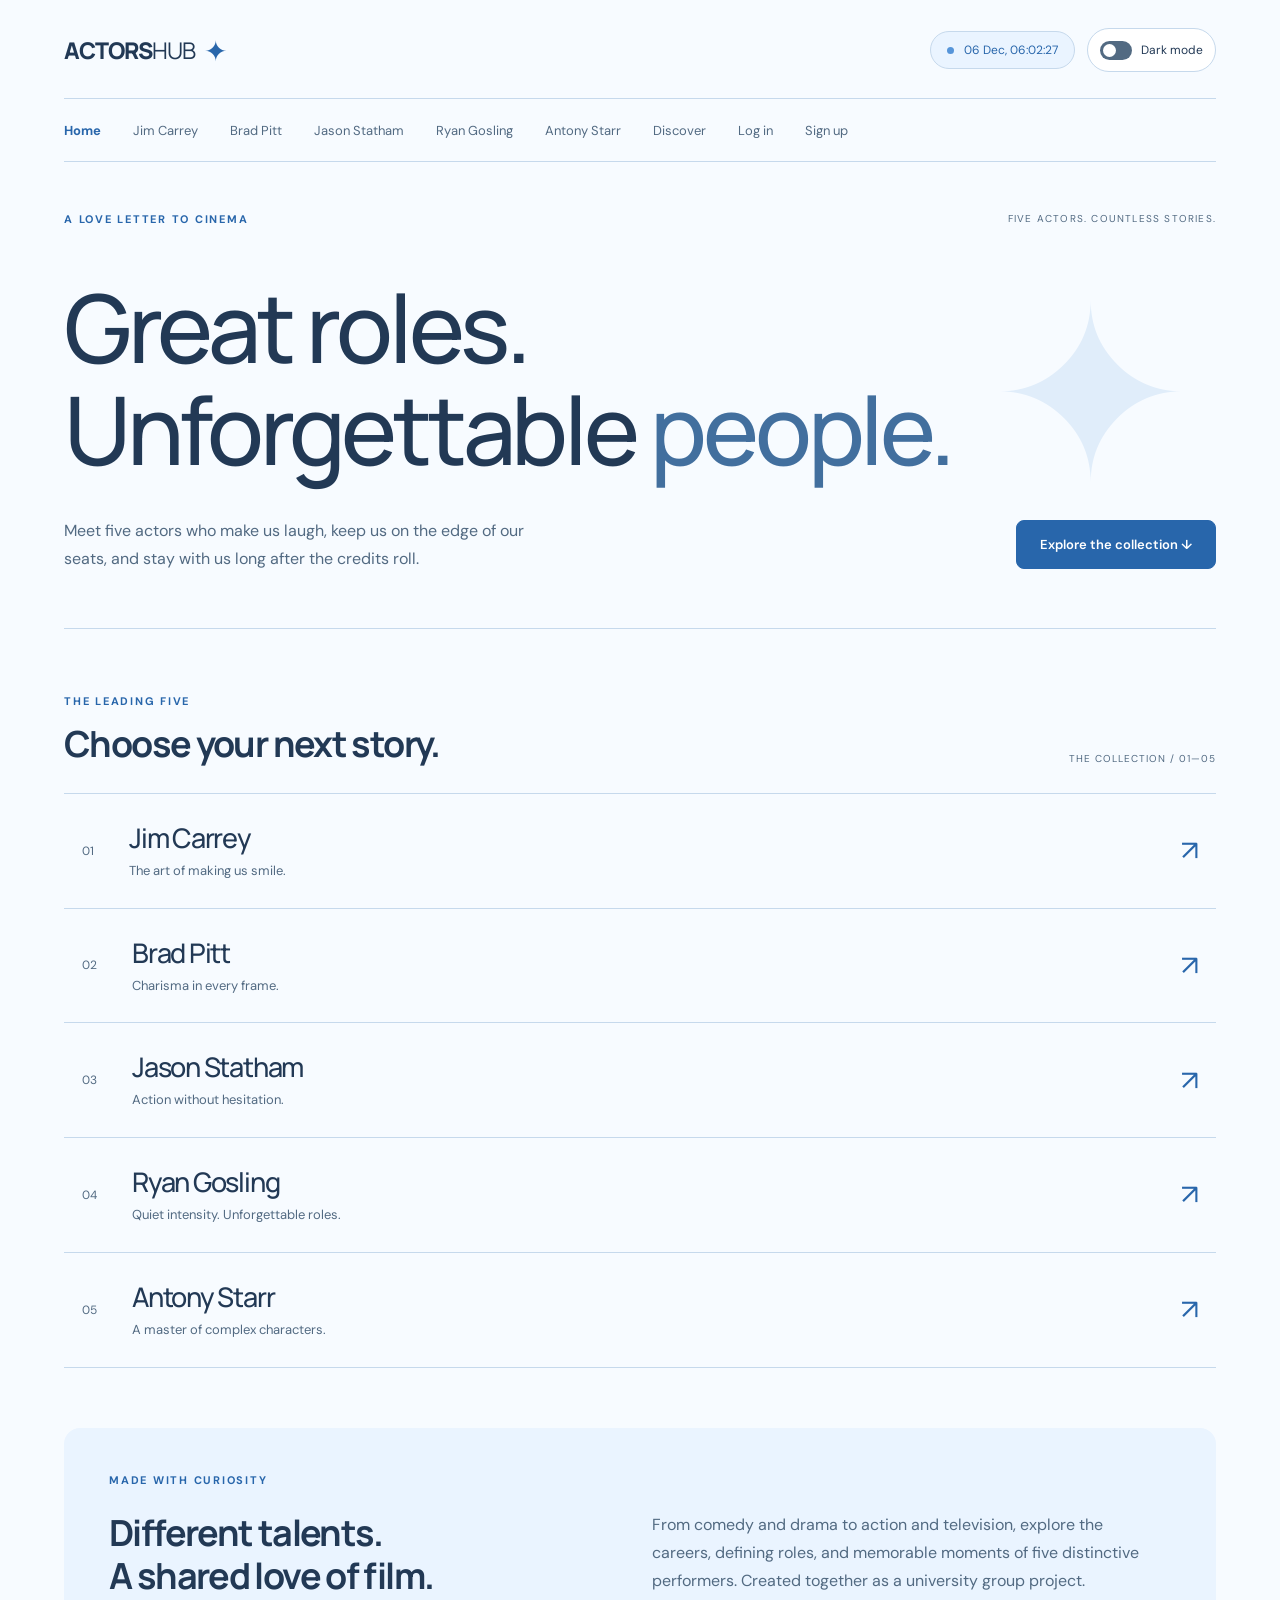
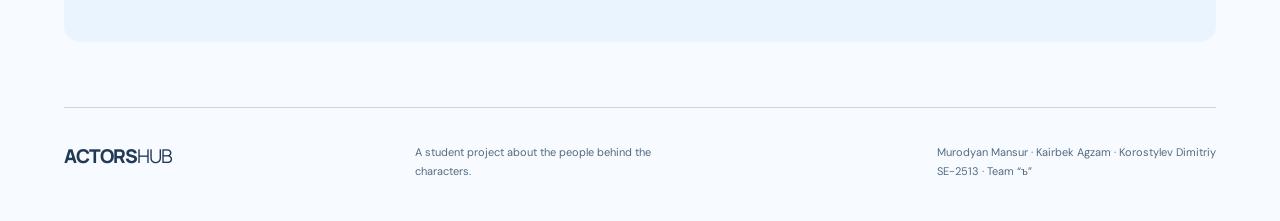
==== commit e4ca2d73: "Add local demo accounts, profile and JavaScript form validation" ====
--- a/index.html
+++ b/index.html
@@ -1,2 +1,57 @@
 <!DOCTYPE html>
-<html lang="en"><head><meta charset="UTF-8"><meta name="viewport" content="width=device-width, initial-scale=1"><script src="js/theme.js"></script><meta name="description" content="Explore five remarkable actors, their stories and memorable performances."><title>The people behind the characters · ActorsHub</title><link rel="stylesheet" href="site.css"><script src="site.js" defer></script><link rel="stylesheet" href="css/theme.css"></head><body><a class="skip-link" href="#main">Skip to content</a><header class="site-header"><a class="brand" href="index.html">ACTORS<span>HUB</span><i>✦</i></a><div class="header-tools"><button class="clock" type="button" aria-label="Current date and time. Click to play a chime"><span class="clock-dot"></span><time></time></button><button type="button" class="theme-toggle" role="switch" aria-checked="false" aria-label="Dark mode"><span class="theme-track" aria-hidden="true"></span><span>Dark mode</span></button></div><nav aria-label="Main navigation"><a href="index.html" aria-current="page">Home</a><a href="Jim-Carrey.html">Jim Carrey</a><a href="pitt.html">Brad Pitt</a><a href="statham.html">Jason Statham</a><a href="Ryan-Gosling.html">Ryan Gosling</a><a href="antony_starr.html">Antony Starr</a><a href="discover.html">Discover</a></nav></header><main id="main" class="home"><section class="home-hero"><div class="hero-topline"><span class="eyebrow">A LOVE LETTER TO CINEMA</span><span>FIVE ACTORS. COUNTLESS STORIES.</span></div><h1>Great roles.<br>Unforgettable <em>people.</em></h1><div class="hero-bottom"><p>Meet five actors who make us laugh, keep us on the edge of our seats, and stay with us long after the credits roll.</p><a class="button" href="#collection">Explore the collection ↓</a></div><div class="hero-decoration" aria-hidden="true">✦</div></section><section id="collection"><div class="section-heading"><div><span class="eyebrow">THE LEADING FIVE</span><h2>Choose your next story.</h2></div><span class="section-count">THE COLLECTION / 01—05</span></div><div class="actor-list"><a class="actor-row" href="Jim-Carrey.html"><span class="row-number">01</span><div><h3>Jim Carrey</h3><p>The art of making us smile.</p></div><span class="row-arrow">↗</span></a><a class="actor-row" href="pitt.html"><span class="row-number">02</span><div><h3>Brad Pitt</h3><p>Charisma in every frame.</p></div><span class="row-arrow">↗</span></a><a class="actor-row" href="statham.html"><span class="row-number">03</span><div><h3>Jason Statham</h3><p>Action without hesitation.</p></div><span class="row-arrow">↗</span></a><a class="actor-row" href="Ryan-Gosling.html"><span class="row-number">04</span><div><h3>Ryan Gosling</h3><p>Quiet intensity. Unforgettable roles.</p></div><span class="row-arrow">↗</span></a><a class="actor-row" href="antony_starr.html"><span class="row-number">05</span><div><h3>Antony Starr</h3><p>A master of complex characters.</p></div><span class="row-arrow">↗</span></a></div></section><section class="about"><span class="eyebrow">MADE WITH CURIOSITY</span><h2>Different talents.<br>A shared love of film.</h2><p>From comedy and drama to action and television, explore the careers, defining roles, and memorable moments of five distinctive performers. Created together as a university group project.</p></section></main><footer><a class="brand" href="index.html">ACTORS<span>HUB</span></a><p>A student project about the people behind the characters.</p><p>Murodyan Mansur · Kairbek Agzam · Korostylev Dimitriy<br>SE-2513 · Team “ъ”</p></footer></body></html>+<html lang="en">
+<head>
+<meta charset="UTF-8">
+<meta name="viewport" content="width=device-width, initial-scale=1">
+<script src="js/theme.js"></script><meta name="description" content="Explore five remarkable actors, their stories and memorable performances.">
+<title>The people behind the characters · ActorsHub</title>
+<link rel="stylesheet" href="site.css">
+<script src="js/validation.js" defer></script><script src="site.js" defer></script><link rel="stylesheet" href="css/theme.css">
+<script src="js/auth.js" defer></script>
+</head>
+<body>
+<a class="skip-link" href="#main">Skip to content</a><header class="site-header"><a class="brand" href="index.html">ACTORS<span>HUB</span><i>✦</i></a><div class="header-tools">
+<button class="clock" type="button" aria-label="Current date and time. Click to play a chime"><span class="clock-dot"></span><time></time></button><button type="button" class="theme-toggle" role="switch" aria-checked="false" aria-label="Dark mode"><span class="theme-track" aria-hidden="true"></span><span>Dark mode</span></button>
+</div>
+<nav aria-label="Main navigation"><a href="index.html" aria-current="page">Home</a><a href="Jim-Carrey.html">Jim Carrey</a><a href="pitt.html">Brad Pitt</a><a href="statham.html">Jason Statham</a><a href="Ryan-Gosling.html">Ryan Gosling</a><a href="antony_starr.html">Antony Starr</a><a href="discover.html">Discover</a><a href="login.html" data-account-login="">Log in</a><a href="register.html" data-account-register="">Sign up</a></nav></header><main id="main" class="home"><section class="home-hero"><div class="hero-topline">
+<span class="eyebrow">A LOVE LETTER TO CINEMA</span><span>FIVE ACTORS. COUNTLESS STORIES.</span>
+</div>
+<h1>Great roles.<br>Unforgettable <em>people.</em>
+</h1>
+<div class="hero-bottom">
+<p>Meet five actors who make us laugh, keep us on the edge of our seats, and stay with us long after the credits roll.</p>
+<a class="button" href="#collection">Explore the collection ↓</a>
+</div>
+<div class="hero-decoration" aria-hidden="true">✦</div></section><section id="collection"><div class="section-heading">
+<div>
+<span class="eyebrow">THE LEADING FIVE</span><h2>Choose your next story.</h2>
+</div>
+<span class="section-count">THE COLLECTION / 01—05</span>
+</div>
+<div class="actor-list">
+<a class="actor-row" href="Jim-Carrey.html"><span class="row-number">01</span><div>
+<h3>Jim Carrey</h3>
+<p>The art of making us smile.</p>
+</div>
+<span class="row-arrow">↗</span></a><a class="actor-row" href="pitt.html"><span class="row-number">02</span><div>
+<h3>Brad Pitt</h3>
+<p>Charisma in every frame.</p>
+</div>
+<span class="row-arrow">↗</span></a><a class="actor-row" href="statham.html"><span class="row-number">03</span><div>
+<h3>Jason Statham</h3>
+<p>Action without hesitation.</p>
+</div>
+<span class="row-arrow">↗</span></a><a class="actor-row" href="Ryan-Gosling.html"><span class="row-number">04</span><div>
+<h3>Ryan Gosling</h3>
+<p>Quiet intensity. Unforgettable roles.</p>
+</div>
+<span class="row-arrow">↗</span></a><a class="actor-row" href="antony_starr.html"><span class="row-number">05</span><div>
+<h3>Antony Starr</h3>
+<p>A master of complex characters.</p>
+</div>
+<span class="row-arrow">↗</span></a>
+</div></section><section class="about"><span class="eyebrow">MADE WITH CURIOSITY</span><h2>Different talents.<br>A shared love of film.</h2>
+<p>From comedy and drama to action and television, explore the careers, defining roles, and memorable moments of five distinctive performers. Created together as a university group project.</p></section></main><footer><a class="brand" href="index.html">ACTORS<span>HUB</span></a><p>A student project about the people behind the characters.</p>
+<p>Murodyan Mansur · Kairbek Agzam · Korostylev Dimitriy<br>SE-2513 · Team “ъ”</p></footer>
+</body>
+</html>
--- a/css/theme.css
+++ b/css/theme.css
@@ -60,12 +60,4 @@
     .site-header nav a { min-height: 34px; }
 }
 @media (prefers-reduced-motion: reduce) { .theme-track::before { transition: none; } }
-/* Keep the legacy account screens readable until their separate auth implementation is completed. */
-body.has-team-credits { background: var(--paper); color: var(--ink); min-height: 100vh; height: auto; padding: 24px 16px; }
-.has-team-credits .banner { background: var(--white); border-color: var(--line); max-width: 100%; }
-.has-team-credits .banner-main { max-width: 100%; padding: 18px; }
-.has-team-credits h1 { color: var(--green); text-align: center; font-size: 30px; }
-.has-team-credits .input-field { background: var(--white); color: var(--ink); border-color: var(--line); max-width: 100%; }
-.has-team-credits .btn { background: var(--green); color: var(--button-ink); }
-.has-team-credits .team-credits { color: var(--muted); }
-.has-team-credits, .has-team-credits * { box-sizing: border-box; }
+#feedback-form input, #feedback-form select, #feedback-form textarea { font-size: 16px; }
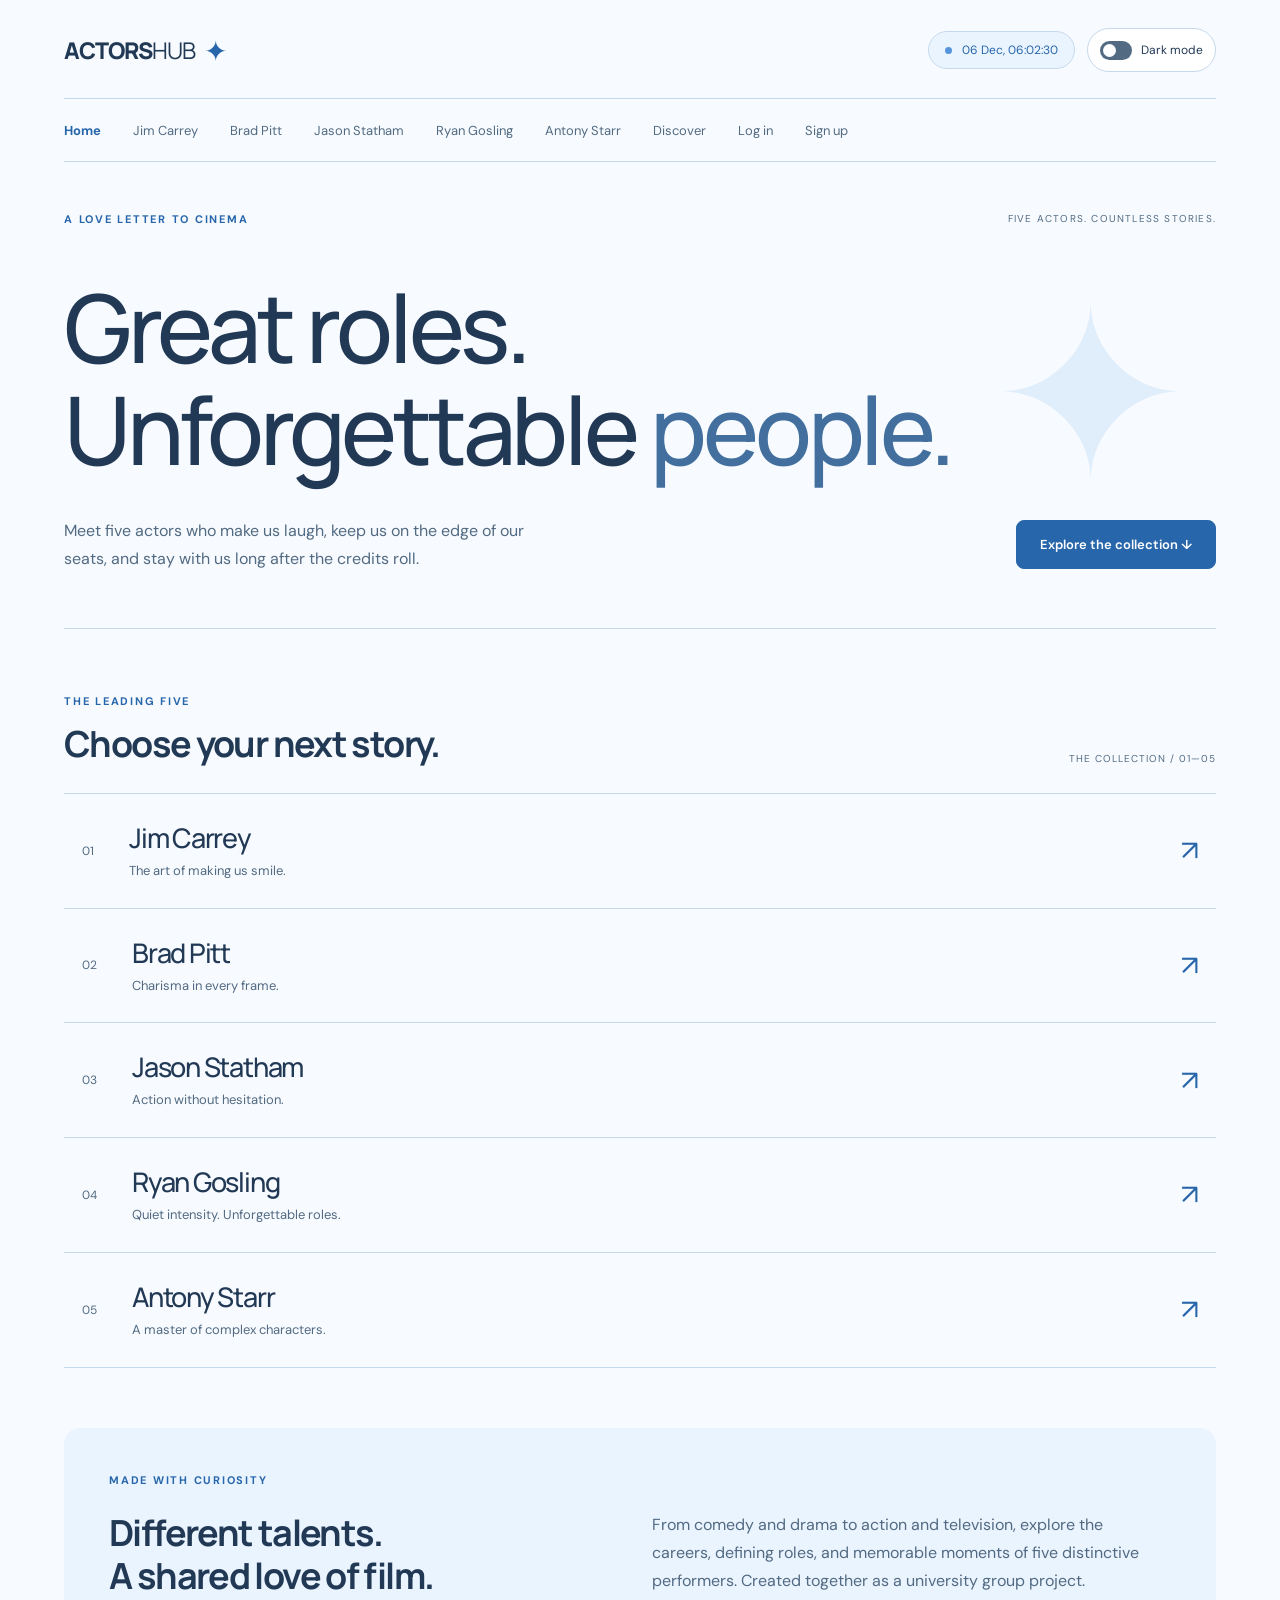
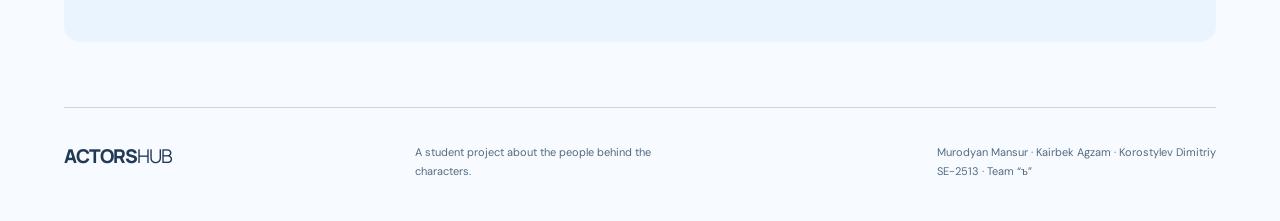
==== commit 561757c8: "Organize stylesheets and scripts into asset folders" ====
--- a/index.html
+++ b/index.html
@@ -5,8 +5,8 @@
 <meta name="viewport" content="width=device-width, initial-scale=1">
 <script src="js/theme.js"></script><meta name="description" content="Explore five remarkable actors, their stories and memorable performances.">
 <title>The people behind the characters · ActorsHub</title>
-<link rel="stylesheet" href="site.css">
-<script src="js/validation.js" defer></script><script src="site.js" defer></script><link rel="stylesheet" href="css/theme.css">
+<link rel="stylesheet" href="css/site.css">
+<script src="js/validation.js" defer></script><script src="js/site.js" defer></script><link rel="stylesheet" href="css/theme.css">
 <script src="js/auth.js" defer></script>
 </head>
 <body>
--- a/css/site.css
+++ b/css/site.css
@@ -0,0 +1,6 @@
+@import url('https://fonts.googleapis.com/css2?family=DM+Sans:wght@400;500;600;700&family=Manrope:wght@400;500;600;700;800&display=swap');
+:root{--paper:#f6f5f1;--ink:#202c28;--muted:#69716b;--line:#d9ded6;--green:#254c3c;--lime:#d9ef99;--white:#fff; font-family:'DM Sans',sans-serif;color:var(--ink);background:var(--paper);font-synthesis:none}*{box-sizing:border-box}html{scroll-behavior:smooth;scroll-padding-top:30px}body{margin:0}button,input,select,textarea{font:inherit}a{color:inherit;text-decoration:none}button,a,input,textarea,select{-webkit-tap-highlight-color:transparent}a,button{touch-action:manipulation}button{cursor:pointer}a:focus-visible,button:focus-visible,input:focus-visible,textarea:focus-visible,select:focus-visible{outline:3px solid #78994a;outline-offset:5px}.skip-link{position:absolute;top:-80px;padding:15px;background:var(--lime);z-index:5}.skip-link:focus{top:10px}.site-header{max-width:1440px;margin:auto;padding:28px 5% 0;display:grid;grid-template-columns:1fr auto;gap:26px}.brand{font-family:Manrope,sans-serif;font-size:23px;font-weight:800;letter-spacing:-1px;display:flex;align-items:center}.brand span{font-weight:400}.brand i{font-size:28px;font-style:normal;color:var(--green);margin-left:9px}.site-header nav{grid-column:1/-1;display:flex;gap:32px;border-top:1px solid var(--line);border-bottom:1px solid var(--line);padding:17px 0;font-size:13px;flex-wrap:wrap}.site-header nav a{color:var(--muted)}.site-header nav a:hover,.site-header nav a[aria-current]{color:var(--green)}.site-header nav a[aria-current]{font-weight:700}.clock{background:var(--surface-soft);border:1px solid var(--line);border-radius:30px;display:flex;align-items:center;gap:10px;padding:10px 16px;font-size:12px;color:var(--green);font-variant-numeric:tabular-nums}.clock-dot{height:7px;width:7px;border-radius:50%;background:#668747}.clock:active{background:var(--lime)}main{max-width:1440px;padding:0 5%;margin:auto}h1,h2,h3{font-family:Manrope,sans-serif;margin:0;letter-spacing:-.045em}h2{font-size:36px;line-height:1.2}p{line-height:1.75;color:var(--muted)}.eyebrow{font-size:11px;letter-spacing:.16em;font-weight:700;color:var(--green)}.home-hero{position:relative;isolation:isolate;overflow:hidden;padding:50px 0 55px;border-bottom:1px solid var(--line)}.hero-topline{display:flex;justify-content:space-between;font-size:10px;letter-spacing:.12em;color:var(--muted)}.home-hero h1{font-size:clamp(48px,7.4vw,106px);line-height:1.08;font-weight:500;margin:50px 0 36px;max-width:1000px}.home-hero em{font-style:normal;color:var(--accent-muted)}.hero-bottom{display:flex;gap:40px;align-items:center;justify-content:space-between}.hero-bottom p{max-width:470px;margin:0;font-size:16px}.hero-decoration{position:absolute;right:25px;top:115px;font-size:240px;color:var(--decoration);z-index:-1;line-height:1}.button{border:1px solid var(--green);background:var(--green);color:var(--button-ink);display:inline-flex;align-items:center;justify-content:center;gap:30px;padding:15px 23px;border-radius:8px;font-size:13px;font-weight:600;transition:background .2s,transform .2s}.button:hover{background:var(--accent-hover);transform:translateY(-2px)}.button.secondary{background:transparent;color:var(--green)}.button.secondary:hover{background:var(--surface-soft)}.section-heading{display:flex;align-items:end;justify-content:space-between;gap:20px;margin-bottom:28px}.section-heading h2{margin-top:12px}.section-count{font-size:10px;letter-spacing:.1em;color:var(--muted)}section{scroll-margin-top:24px}.home #collection{padding:60px 0}.actor-row{display:flex;align-items:center;gap:35px;border-top:1px solid var(--line);padding:25px 18px;transition:background .2s,padding .2s}.actor-row:last-child{border-bottom:1px solid var(--line)}.actor-row:hover{background:var(--surface-hover);padding-left:28px}.row-number{font-size:12px;color:var(--muted)}.actor-row h3{font-size:27px;font-weight:500}.actor-row p{font-size:13px;margin:4px 0 0}.row-arrow{margin-left:auto;font-size:28px;color:var(--green)}.about{border-radius:16px;background:var(--surface-soft);padding:45px;display:grid;grid-template-columns:1fr 1fr;gap:24px;margin-bottom:65px}.about .eyebrow{grid-column:1/-1}.about p{margin:0;max-width:500px}footer{border-top:1px solid var(--line);max-width:1296px;margin:auto;padding:35px 0 40px;display:flex;align-items:start;justify-content:space-between;gap:30px}footer .brand{font-size:19px}footer p{font-size:11px;max-width:280px;margin:0}.page-intro{display:flex;justify-content:space-between;margin:30px 0;font-size:11px;color:var(--muted)}.actor-hero{display:grid;grid-template-columns:.8fr 1.2fr;gap:55px;align-items:center}.portrait{height:540px;background:var(--surface-soft);border-radius:14px;overflow:hidden}.portrait img{width:100%;height:100%;object-fit:cover;object-position:center 25%}.bio h1{font-size:clamp(40px,5vw,68px);line-height:1.1;margin:14px 0}.bio .lead{font-size:20px;color:var(--green);margin:15px 0}.biography-text p{font-size:14px;line-height:1.85}.bio .button{margin-top:12px}#copy-status{font-size:12px;min-height:20px;margin:10px 0}.section-nav{display:flex;gap:30px;flex-wrap:wrap;padding:23px 0;margin:40px 0 55px;border-block:1px solid var(--line);font-size:12px}.section-nav a:hover{color:var(--accent-muted)}.actor-page>section:not(.actor-hero){margin-bottom:65px}.film-grid{display:grid;grid-template-columns:repeat(3,1fr);gap:22px}.film-card{background:var(--white);border:1px solid var(--line);border-radius:12px;overflow:hidden;display:flex;flex-direction:column}.film-card>img{width:100%;height:230px;object-fit:cover}.film-card>div{padding:24px;display:flex;flex:1;flex-direction:column}.film-card h3{font-size:20px;letter-spacing:-.03em}.film-card p{font-size:13px}.film-card a{font-size:12px;color:var(--green);margin-top:auto;padding-top:15px;font-weight:700}.gallery-grid{display:grid;grid-template-columns:repeat(3,1fr);gap:20px}.gallery-grid figure{margin:0}.gallery-grid img{width:100%;height:240px;object-fit:cover;border-radius:10px;background:var(--surface-soft)}.gallery-grid figcaption{font-size:11px;color:var(--muted);padding-top:9px}.feedback-panel{background:var(--surface-soft);padding:40px;border-radius:16px;display:grid;grid-template-columns:1fr 1fr;gap:55px}.feedback-panel h2{margin:17px 0;font-size:32px}.feedback-panel p{font-size:14px}.feedback-panel .form-note,.form-note{font-size:11px;color:var(--muted)}.external-links{display:flex;flex-wrap:wrap;gap:10px;margin-top:25px}.external-links .button{font-size:11px;padding:11px 16px}label{display:flex;flex-direction:column;gap:9px;font-size:12px;font-weight:600;margin-bottom:18px}.form-row{display:grid;grid-template-columns:1fr 1fr;gap:15px}input,select,textarea{width:100%;min-width:0;border:1px solid var(--line);border-radius:7px;background:var(--paper);padding:12px;color:var(--ink);font-size:13px}textarea{resize:vertical}dialog{max-width:460px;width:calc(100% - 32px);border:0;border-radius:18px;background:var(--paper);padding:40px;text-align:center;color:var(--ink)}dialog::backdrop{background:#152a23a6;backdrop-filter:blur(5px)}dialog h2{font-size:29px;margin-top:20px}dialog p{font-size:14px}.success-icon{display:inline-grid;place-items:center;width:55px;height:55px;background:var(--lime);border-radius:50%;color:var(--green);font-size:26px}body:has(dialog[open]){overflow:hidden}@media(min-width:1440px){footer{max-width:1296px}}@media(max-width:1400px){footer{margin-inline:5%}}@media(max-width:900px){.actor-hero{gap:28px;grid-template-columns:1fr 1.1fr}.portrait{height:480px}.film-grid{gap:14px}.film-card>div{padding:18px}.film-card>img{height:180px}.feedback-panel{gap:25px;padding:28px}.gallery-grid img{height:180px}.hero-decoration{right:0;font-size:180px}.site-header nav{gap:22px}}@media(max-width:640px){.site-header{padding-top:20px;gap:20px}.brand{font-size:19px}.brand i{display:none}.clock{font-size:10px;padding:9px 10px}.site-header nav{gap:12px 20px;font-size:12px}.hero-topline>span:last-child{display:none}.home-hero{padding:30px 0}.home-hero h1{margin:35px 0 25px}.hero-decoration{top:90px;font-size:120px;right:-10px;opacity:.7}.hero-bottom{display:block}.hero-bottom p{font-size:14px;margin-bottom:25px}.section-heading{align-items:start}.section-count{display:none}h2{font-size:29px}.home #collection{padding:40px 0}.actor-row{gap:20px;padding:22px 5px}.actor-row h3{font-size:23px}.actor-row p{font-size:12px}.about{grid-template-columns:1fr;padding:26px;margin-bottom:40px;gap:20px}footer{flex-direction:column;gap:16px}.actor-hero{grid-template-columns:1fr;gap:25px}.portrait{height:420px}.bio h1{font-size:45px}.page-intro{font-size:10px}.film-grid{grid-template-columns:1fr}.film-card>img{height:250px}.gallery-grid{grid-template-columns:repeat(2,1fr);gap:14px}.gallery-grid img{height:160px}.feedback-panel{grid-template-columns:1fr;padding:23px}.feedback-panel h2{font-size:29px}.form-row{grid-template-columns:1fr;gap:0}.section-nav{gap:20px;font-size:11px;margin:25px 0 40px}.actor-page>section:not(.actor-hero){margin-bottom:40px}}@media(prefers-reduced-motion:reduce){html{scroll-behavior:auto}*{transition:none!important}}
+/* Shared white and blue theme. */
+:root{--paper:#f7fbff;--ink:#223955;--muted:#647990;--line:#d5e5f4;--green:#3776bd;--lime:#dceeff;--white:#fff;background:var(--paper);color:var(--ink)}
+.clock,.about,.feedback-panel{background:var(--surface-soft)}.clock-dot{background:#5695d9}.home-hero em{color:var(--accent-muted)}.hero-decoration{color:var(--decoration)}.button:hover{background:var(--accent-hover)}.button.secondary:hover,.actor-row:hover{background:var(--surface-hover)}.row-number{color:var(--muted)}.portrait,.gallery-grid img{background:var(--surface-hover)}.section-nav a:hover{color:#3776bd}a:focus-visible,button:focus-visible,input:focus-visible,textarea:focus-visible,select:focus-visible{outline-color:#589bde}input,select,textarea{background:var(--white);border-color:var(--line)}.actor-search-panel{padding:30px;border:1px solid var(--line);border-radius:14px;background:var(--white);margin-top:38px}.search-controls{display:flex;gap:12px}.search-controls input{flex:1}.search-controls .button{white-space:nowrap}.actor-search-panel label{margin-bottom:10px}.actor-search-panel .section-heading{margin-bottom:22px}#search-status{font-size:12px;margin-bottom:0}.actor-search-results{list-style:none;padding:0;margin:18px 0 0;border-top:1px solid var(--line)}.actor-search-results li a{display:flex;justify-content:space-between;gap:15px;padding:13px 5px;font-size:14px;border-bottom:1px solid var(--line)}.actor-search-results li a:hover{background:var(--surface-hover)}.actor-search-results small{color:var(--muted);font-size:11px}.stats-grid{display:grid;grid-template-columns:repeat(3,1fr);gap:20px}.stat-card{display:flex;flex-direction:column;gap:12px;border:1px solid var(--line);border-radius:12px;padding:28px;background:var(--white)}.counter{font-family:Manrope,sans-serif;font-size:54px;color:var(--green);font-weight:700;font-variant-numeric:tabular-nums;line-height:1.15}.stat-card>span:last-child{font-size:13px;color:var(--muted)}.film-table-wrap{overflow-x:auto;border:1px solid var(--line);border-radius:12px;background:var(--white)}.film-table{border-collapse:collapse;width:100%;font-size:14px;text-align:left}.film-table th{background:var(--surface-soft);color:var(--green);font-size:12px;font-weight:700}.film-table th,.film-table td{padding:19px 22px;border-bottom:1px solid var(--line)}.film-table tr:last-child td{border-bottom:0}.film-table td:first-child{font-weight:600}.film-table td:nth-child(3){white-space:nowrap}#catalog-empty{padding:0 22px;font-size:13px}.visually-hidden{position:absolute;width:1px;height:1px;padding:0;margin:-1px;overflow:hidden;clip:rect(0,0,0,0);white-space:nowrap;border:0}[hidden]{display:none!important}@media(max-width:640px){.actor-search-panel{padding:23px;margin-top:26px}.search-controls{flex-wrap:wrap}.search-controls input{flex-basis:100%}.stats-grid{gap:10px}.stat-card{padding:20px 12px}.counter{font-size:40px}.stat-card>span:last-child{font-size:11px}.film-table th,.film-table td{padding:15px;font-size:12px}.actor-search-results li a{flex-wrap:wrap}}
+.stats-snapshot a,.stats-source-links a{color:var(--green);text-decoration:underline;text-underline-offset:3px}.stats-method{margin-top:14px;border-top:1px solid var(--line);padding-top:16px;font-size:12px;color:var(--muted);max-width:950px}.stats-method summary{cursor:pointer;color:var(--green);font-weight:600;min-height:30px}.stats-method p{font-size:12px;line-height:1.8}.stats-source-links{display:flex;flex-wrap:wrap;gap:12px 24px}
